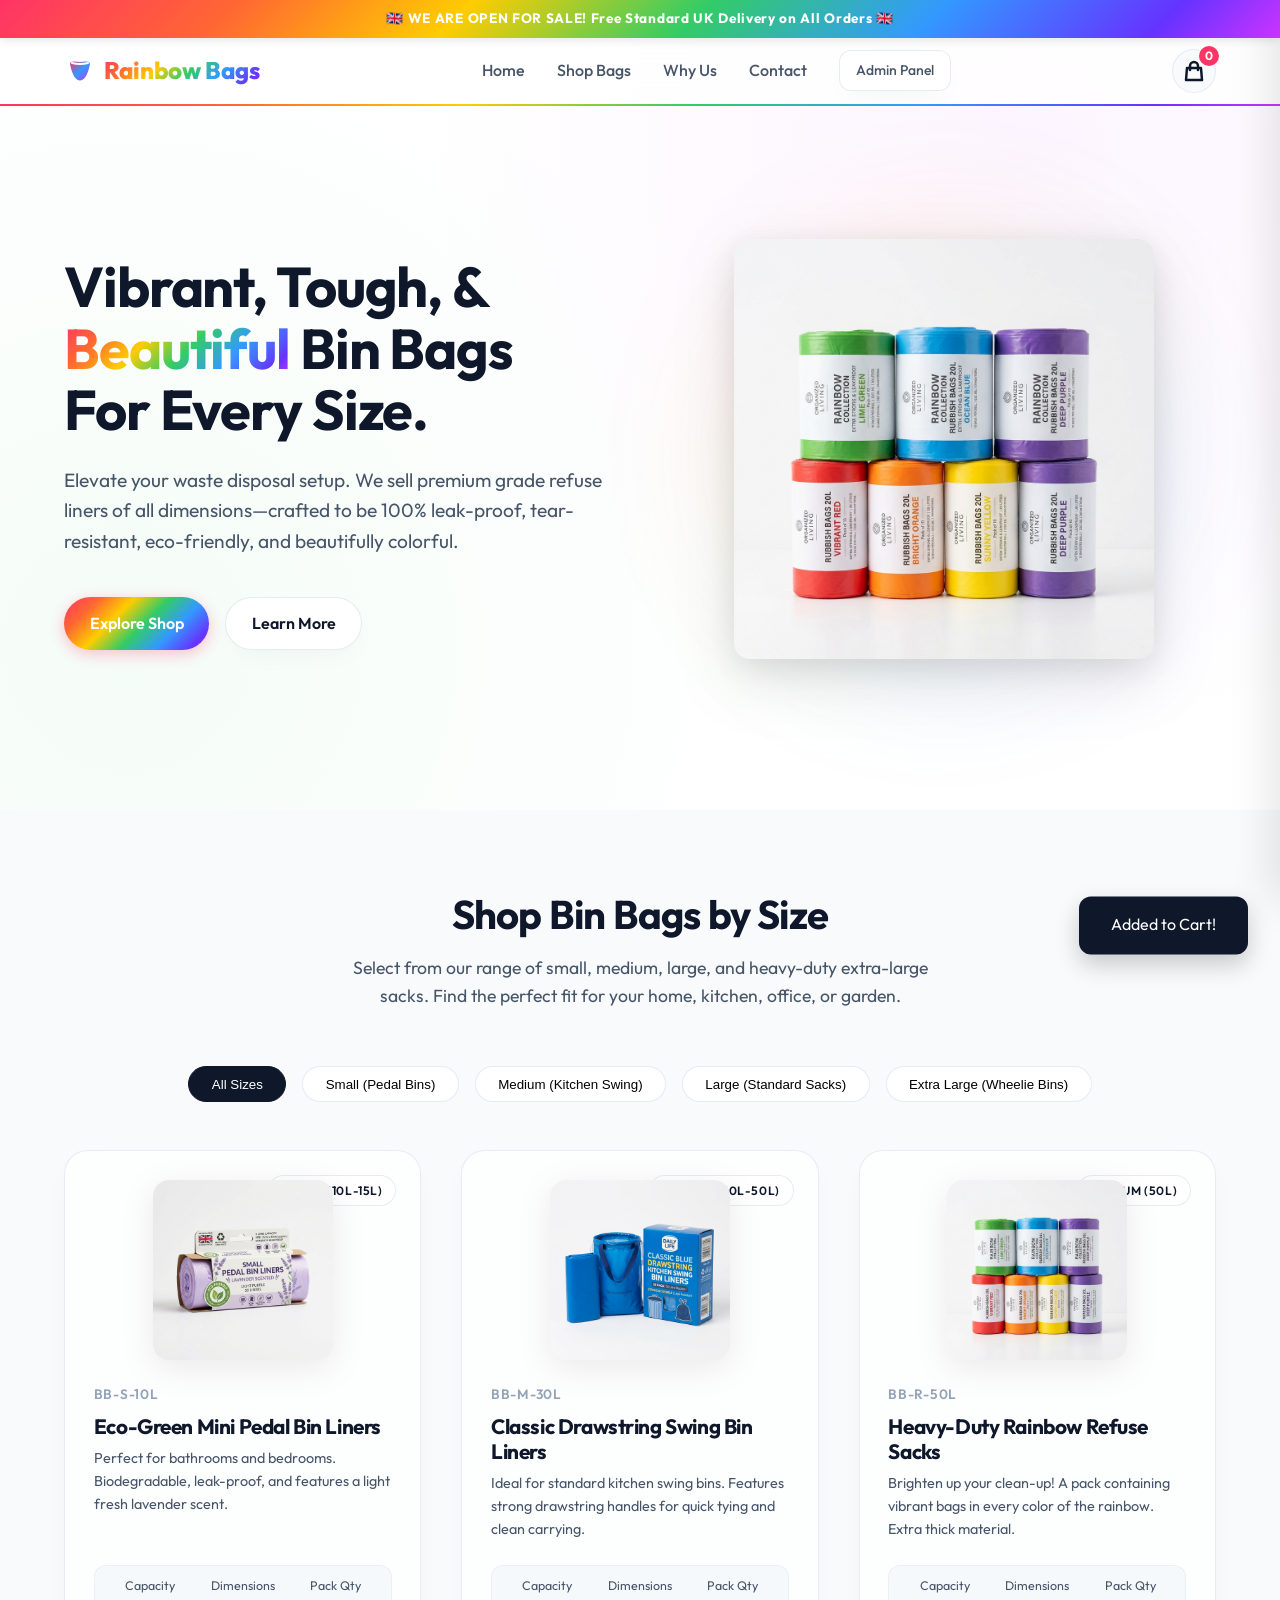
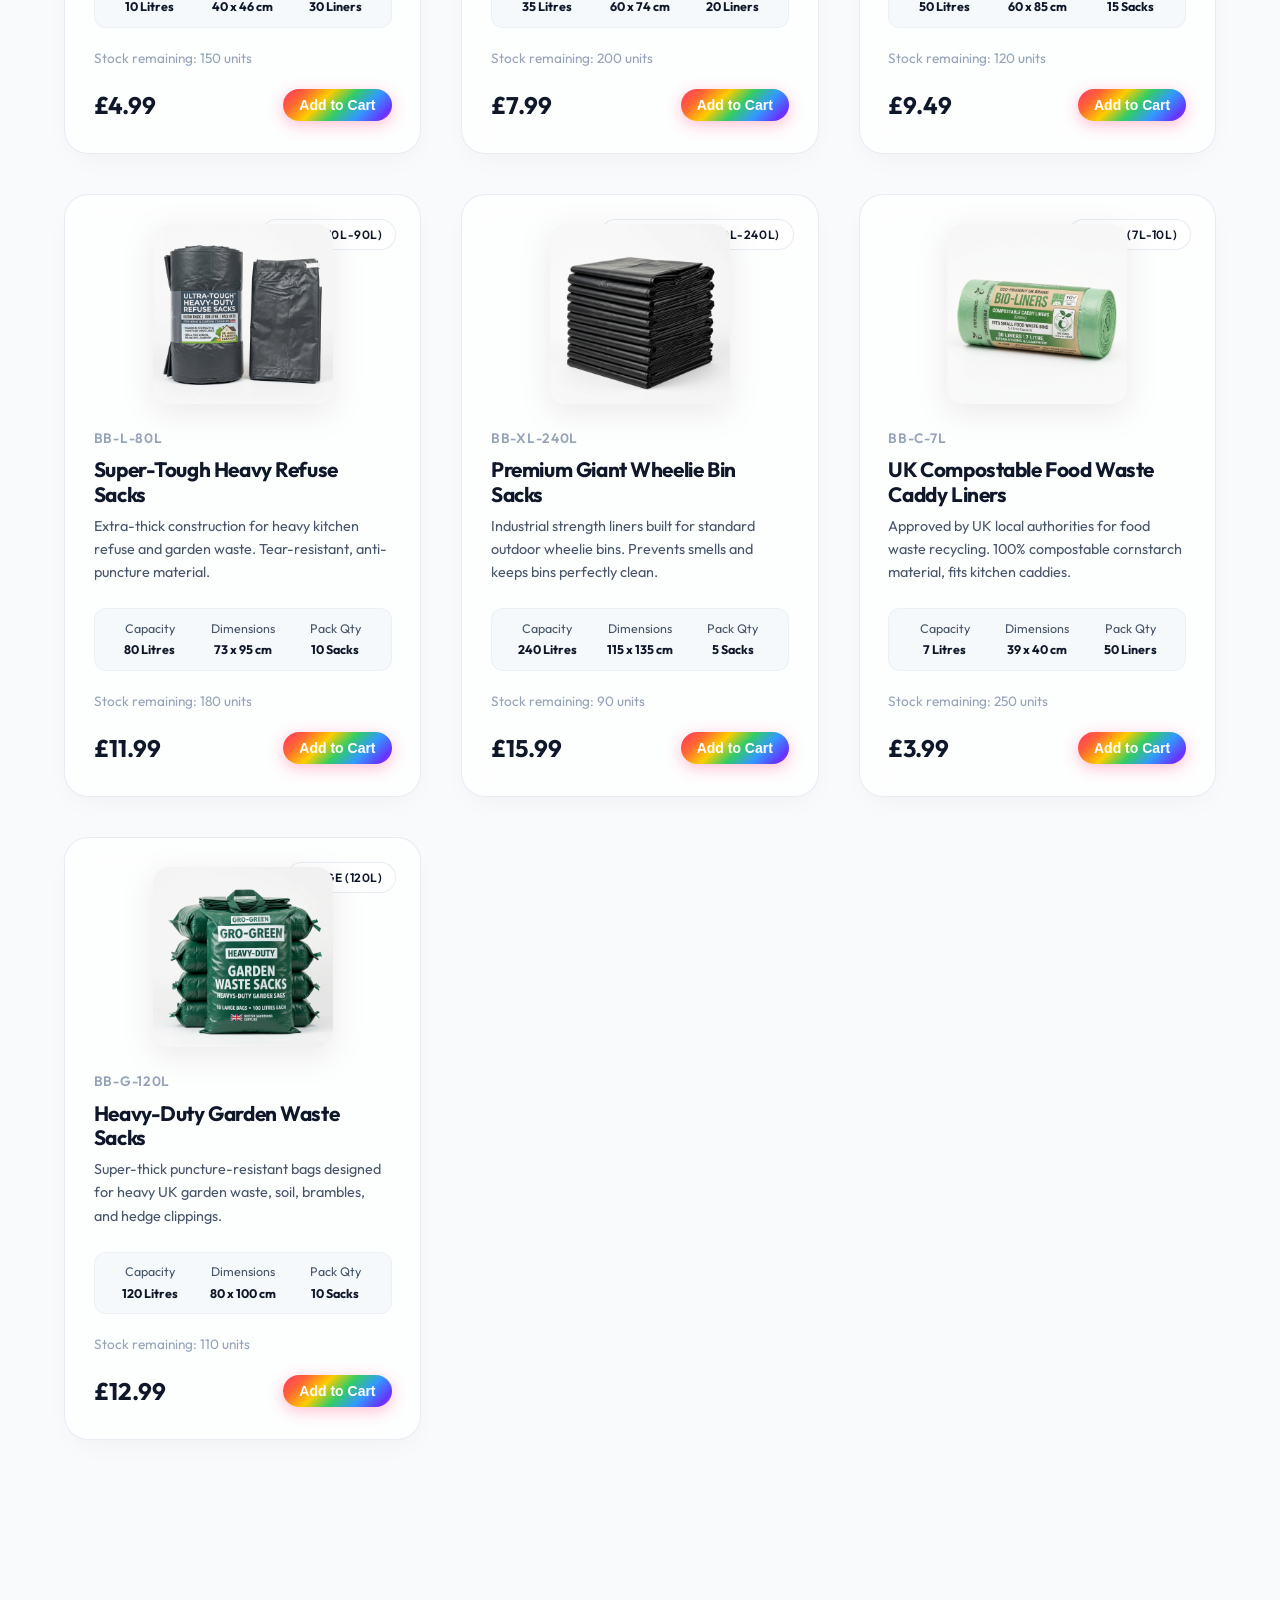
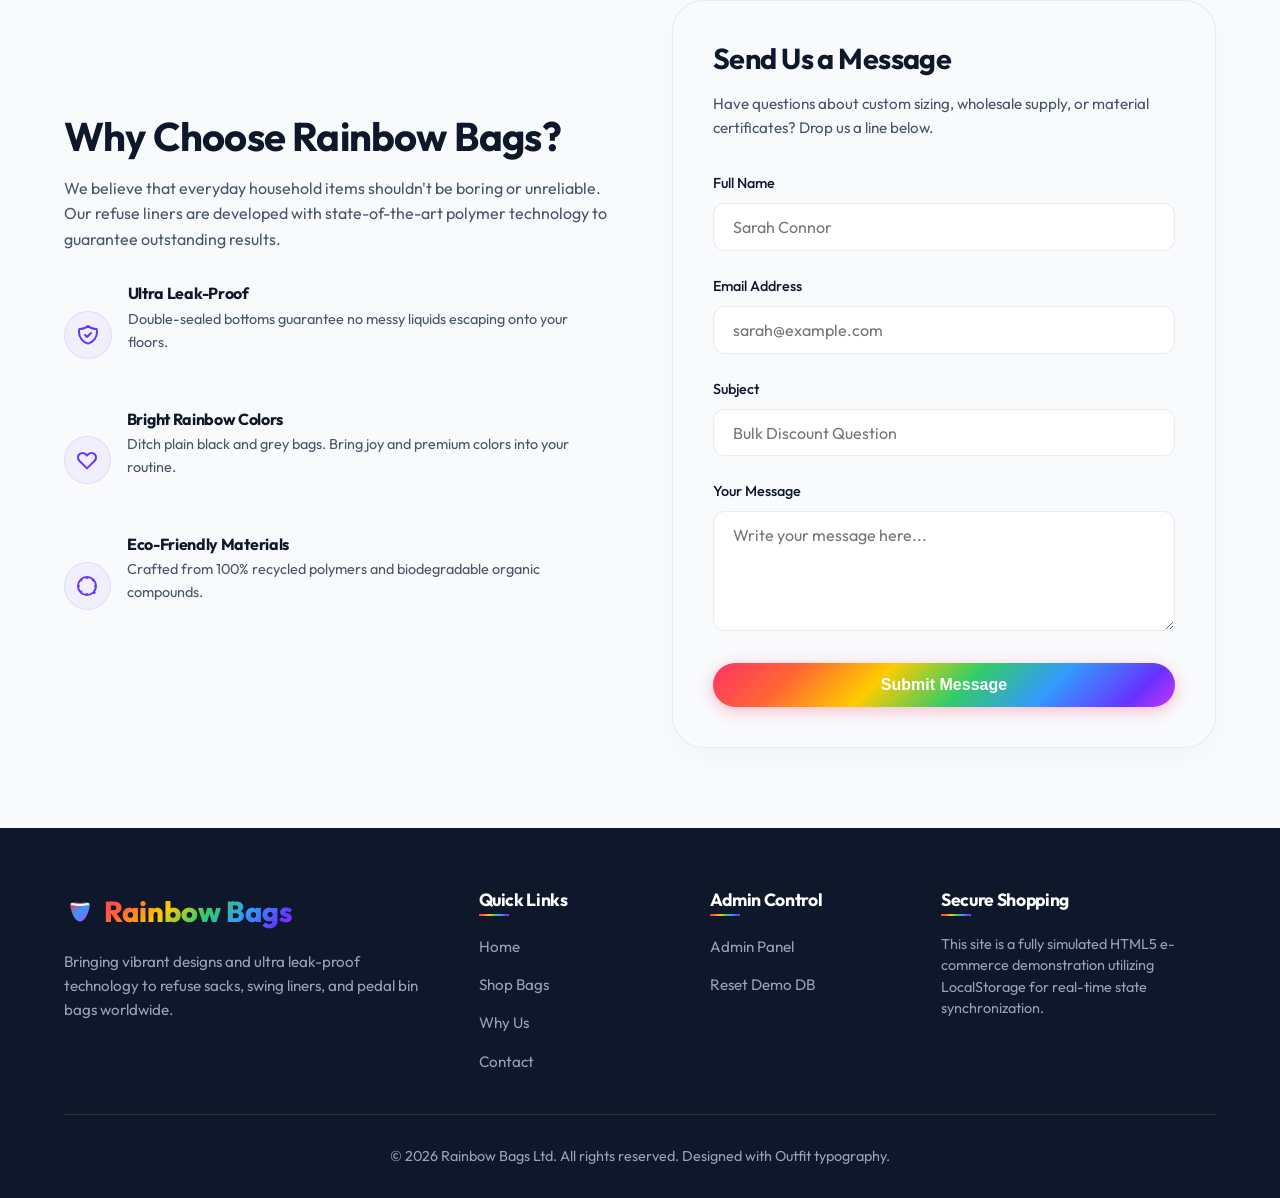
==== index.html @ 69acb52d "Add files via upload" ====
<!DOCTYPE html>
<html lang="en">
<head>
    <meta charset="UTF-8">
    <meta name="viewport" content="width=device-width, initial-scale=1.0">
    <title>Rainbow Bags - Premium Bin Bags of All Sizes</title>
    <meta name="description" content="Shop eco-friendly, strong, and colorful bin bags. Find all sizes from pedal bin liners to standard kitchen swing bags and wheelie bin sacks.">
    <link rel="stylesheet" href="style.css">
    <!-- Include PayPal Smart Payment Buttons JavaScript SDK -->
    <script src="https://www.paypal.com/sdk/js?client-id=sb&currency=GBP"></script>
    <style>
        /* Custom layout adjustments for SPA views */
        #checkout-view, #success-view {
            padding-top: 138px;
            min-height: calc(100vh - 150px);
            display: none;
            background: var(--bg-secondary);
        }
        
        .checkout-flex {
            display: grid;
            grid-template-columns: 1.5fr 1fr;
            gap: 2rem;
            max-width: 1200px;
            margin: 0 auto;
            padding: 2rem 5%;
        }

        @media (max-width: 968px) {
            .checkout-flex {
                grid-template-columns: 1fr;
            }
        }
    </style>
</head>
<body>

    <!-- Announcement Bar -->
    <div class="announcement-bar">🇬🇧 WE ARE OPEN FOR SALE! Free Standard UK Delivery on All Orders 🇬🇧</div>

    <!-- Header / Navbar -->
    <header id="main-header">
        <a href="#" onclick="showView('storefront')" class="logo" id="logo-link">
            <svg viewBox="0 0 32 32" fill="none">
                <path d="M6,10 C10,32 22,32 26,10 C26,7 23,7 16,8 C9,7 6,7 6,10 Z" fill="url(#logo-rainbow-grad)" />
                <path d="M8,9 C16,11 24,9 24,9" stroke="white" stroke-width="2" stroke-linecap="round" />
                <defs>
                    <linearGradient id="logo-rainbow-grad" x1="0%" y1="0%" x2="100%" y2="100%">
                        <stop offset="0%" style="stop-color:#ff3366" />
                        <stop offset="50%" style="stop-color:#3399ff" />
                        <stop offset="100%" style="stop-color:#cc33ff" />
                    </linearGradient>
                </defs>
            </svg>
            <span class="rainbow-text">Rainbow Bags</span>
        </a>
        
        <ul class="nav-links" id="storefront-nav">
            <li><a href="#home" onclick="showView('storefront')">Home</a></li>
            <li><a href="#shop" onclick="showView('storefront')">Shop Bags</a></li>
            <li><a href="#features" onclick="showView('storefront')">Why Us</a></li>
            <li><a href="#contact" onclick="showView('storefront')">Contact</a></li>
            <li><a href="dashboard.html" class="btn btn-white btn-sm" style="border-radius:12px;">Admin Panel</a></li>
        </ul>
        
        <div class="nav-icons">
            <div class="cart-icon-wrapper" id="cart-toggle" role="button" aria-label="Open Shopping Cart" tabindex="0">
                <svg width="24" height="24" fill="none" stroke="currentColor" stroke-width="2.5" viewBox="0 0 24 24">
                    <path d="M16 11V7a4 4 0 00-8 0v4M5 9h14l1 12H4L5 9z" stroke-linecap="round" stroke-linejoin="round"/>
                </svg>
                <span class="cart-badge" id="cart-count">0</span>
            </div>
        </div>
    </header>

    <!-- VIEW 1: STOREFRONT -->
    <div id="storefront-view">
        <!-- Hero Section -->
        <section class="hero" id="home">
            <div class="hero-content">
                <h1>Vibrant, Tough, & <span class="rainbow-text">Beautiful</span> Bin Bags For Every Size.</h1>
                <p>Elevate your waste disposal setup. We sell premium grade refuse liners of all dimensions—crafted to be 100% leak-proof, tear-resistant, eco-friendly, and beautifully colorful.</p>
                <div class="hero-cta">
                    <a href="#shop" class="btn btn-rainbow">Explore Shop</a>
                    <a href="#features" class="btn btn-white">Learn More</a>
                </div>
            </div>
            <div class="hero-image-wrapper">
                <div class="hero-bg-glow"></div>
                <div class="hero-bag-preview" id="hero-bag-container">
                    <!-- Loaded dynamically in app.js -->
                </div>
            </div>
        </section>

        <!-- Product Shop Section -->
        <section class="shop-section" id="shop">
            <div class="section-header">
                <h2>Shop Bin Bags by Size</h2>
                <p>Select from our range of small, medium, large, and heavy-duty extra-large sacks. Find the perfect fit for your home, kitchen, office, or garden.</p>
            </div>

            <!-- Filters -->
            <div class="product-filters">
                <button class="filter-btn active" data-filter="all" id="filter-all">All Sizes</button>
                <button class="filter-btn" data-filter="small" id="filter-small">Small (Pedal Bins)</button>
                <button class="filter-btn" data-filter="medium" id="filter-medium">Medium (Kitchen Swing)</button>
                <button class="filter-btn" data-filter="large" id="filter-large">Large (Standard Sacks)</button>
                <button class="filter-btn" data-filter="xlarge" id="filter-xl">Extra Large (Wheelie Bins)</button>
            </div>

            <!-- Products Grid -->
            <div class="products-grid" id="products-grid">
                <!-- Populated dynamically via app.js -->
            </div>
        </section>

        <!-- Why Choose Us / Features -->
        <section class="contact-section" id="features" style="background: var(--bg-secondary);">
            <div class="contact-info">
                <h2>Why Choose Rainbow Bags?</h2>
                <p>We believe that everyday household items shouldn't be boring or unreliable. Our refuse liners are developed with state-of-the-art polymer technology to guarantee outstanding results.</p>
                <div class="info-cards">
                    <div class="info-card">
                        <div class="info-icon">
                            <svg width="24" height="24" fill="none" stroke="currentColor" stroke-width="2" viewBox="0 0 24 24"><path d="M9 12l2 2 4-4m5.618-4.016A11.955 11.955 0 0112 2.944a11.955 11.955 0 01-8.618 3.04A12.02 12.02 0 003 9c0 5.591 3.824 10.29 9 11.622 5.176-1.332 9-6.03 9-11.622 0-1.042-.133-2.052-.382-3.016z" stroke-linecap="round" stroke-linejoin="round"/></svg>
                        </div>
                        <div>
                            <h4 style="margin-bottom:0.25rem;">Ultra Leak-Proof</h4>
                            <p style="color:var(--text-secondary); font-size:0.9rem;">Double-sealed bottoms guarantee no messy liquids escaping onto your floors.</p>
                        </div>
                    </div>
                    <div class="info-card">
                        <div class="info-icon">
                            <svg width="24" height="24" fill="none" stroke="currentColor" stroke-width="2" viewBox="0 0 24 24"><path d="M4.318 6.318a4.5 4.5 0 000 6.364L12 20.364l7.682-7.682a4.5 4.5 0 00-6.364-6.364L12 7.636l-1.318-1.318a4.5 4.5 0 00-6.364 0z" stroke-linecap="round" stroke-linejoin="round"/></svg>
                        </div>
                        <div>
                            <h4 style="margin-bottom:0.25rem;">Bright Rainbow Colors</h4>
                            <p style="color:var(--text-secondary); font-size:0.9rem;">Ditch plain black and grey bags. Bring joy and premium colors into your routine.</p>
                        </div>
                    </div>
                    <div class="info-card">
                        <div class="info-icon">
                            <svg width="24" height="24" fill="none" stroke="currentColor" stroke-width="2" viewBox="0 0 24 24"><path d="M12 3v1m0 16v1m9-9h-1M4 12H3m15.364-6.364l-.707.707M6.343 17.657l-.707.707m0-12.728l.707.707m12.728 12.728l.707-.707M21 12a9 9 0 11-18 0 9 9 0 0118 0z" stroke-linecap="round" stroke-linejoin="round"/></svg>
                        </div>
                        <div>
                            <h4 style="margin-bottom:0.25rem;">Eco-Friendly Materials</h4>
                            <p style="color:var(--text-secondary); font-size:0.9rem;">Crafted from 100% recycled polymers and biodegradable organic compounds.</p>
                        </div>
                    </div>
                </div>
            </div>
            
            <div class="contact-form" id="contact">
                <h3 style="font-size:1.8rem; margin-bottom:1rem;">Send Us a Message</h3>
                <p style="color:var(--text-secondary); margin-bottom:2rem; font-size:0.95rem;">Have questions about custom sizing, wholesale supply, or material certificates? Drop us a line below.</p>
                
                <form id="contactForm">
                    <div class="form-group">
                        <label for="contact-name" class="form-label">Full Name</label>
                        <input type="text" name="name" id="contact-name" class="form-control" placeholder="Sarah Connor" required>
                    </div>
                    <div class="form-group">
                        <label for="contact-email" class="form-label">Email Address</label>
                        <input type="email" name="email" id="contact-email" class="form-control" placeholder="sarah@example.com" required>
                    </div>
                    <div class="form-group">
                        <label for="contact-subject" class="form-label">Subject</label>
                        <input type="text" name="subject" id="contact-subject" class="form-control" placeholder="Bulk Discount Question" required>
                    </div>
                    <div class="form-group">
                        <label for="contact-message" class="form-label">Your Message</label>
                        <textarea name="message" id="contact-message" class="form-control" placeholder="Write your message here..." required></textarea>
                    </div>
                    <button type="submit" class="btn btn-rainbow" style="width:100%;">Submit Message</button>
                </form>
            </div>
        </section>
    </div>

    <!-- VIEW 2: CHECKOUT -->
    <div id="checkout-view">
        <div class="checkout-flex">
            <!-- Checkout Form Card -->
            <div class="checkout-card">
                <h2 class="checkout-title">Express Secure Checkout</h2>
                <p style="color:var(--text-secondary); font-size:0.95rem; margin-bottom:2rem;">
                    Complete your purchase securely using PayPal. All major credit and debit cards are supported. Payer info and delivery address will be captured from your PayPal payment profile automatically.
                </p>

                <!-- PayPal Button Container -->
                <div id="paypal-button-container" style="min-height: 150px; z-index: 10;"></div>
                
                <div style="margin-top: 2rem; display: flex; gap: 1rem;">
                    <button type="button" onclick="showView('storefront')" class="btn btn-white" style="width: 100%;">
                        <svg width="18" height="18" fill="none" stroke="currentColor" stroke-width="2.5" viewBox="0 0 24 24" style="vertical-align:middle; margin-right:4px;"><path d="M10 19l-7-7m0 0l7-7m-7 7h18" stroke-linecap="round" stroke-linejoin="round"/></svg>
                        Back to Shop
                    </button>
                </div>
            </div>

            <!-- Order Summary Card -->
            <div class="checkout-card" style="height: fit-content;">
                <h2 class="checkout-title" style="font-size: 1.5rem;">Order Summary</h2>
                <div id="checkout-items-list" style="max-height: 250px; overflow-y: auto; margin-bottom: 1.5rem;">
                    <!-- Populated dynamically via app.js -->
                </div>
                
                <div style="display:flex; justify-content:space-between; font-weight:500; margin-bottom:1rem; padding-bottom:1rem; border-bottom:1px solid var(--border-color);">
                    <span>Subtotal</span>
                    <strong>£<span id="checkout-subtotal-val">0.00</span></strong>
                </div>
                <div style="display:flex; justify-content:space-between; font-weight:500; margin-bottom:1.5rem; padding-bottom:1rem; border-bottom:1px solid var(--border-color);">
                    <span>Shipping</span>
                    <span style="color:var(--rainbow-green); font-weight:600;">FREE</span>
                </div>
                
                <div style="display:flex; justify-content:space-between; font-size:1.4rem; font-weight:700;">
                    <span>Total Amount</span>
                    <span class="rainbow-text">£<span id="checkout-total-val">0.00</span></span>
                </div>
            </div>
        </div>
    </div>

    <!-- VIEW 3: SUCCESS -->
    <div id="success-view">
        <div class="success-container">
            <div class="success-icon-wrapper">
                <svg width="40" height="40" fill="none" stroke="currentColor" stroke-width="3" viewBox="0 0 24 24"><path d="M5 13l4 4L19 7" stroke-linecap="round" stroke-linejoin="round"/></svg>
            </div>
            
            <h1>Thank you for your order!</h1>
            <p>Your simulated payment has been successfully processed. The order details have been recorded in the system logs and updated in the admin panel inventory database.</p>
            
            <!-- Summary Details Card -->
            <div class="checkout-card" style="text-align: left; margin-bottom: 2rem;">
                <h3 style="font-size:1.3rem; margin-bottom:1.5rem; border-bottom: 1px solid var(--border-color); padding-bottom: 0.5rem;">Order Confirmation Details</h3>
                
                <div style="display:grid; grid-template-columns:1fr 1fr; gap:1rem; font-size:0.95rem; margin-bottom:1.5rem;" id="success-summary-info">
                    <!-- Populated dynamically via app.js -->
                </div>

                <h4 style="font-weight:600; margin-bottom: 1rem; border-top:1px solid var(--border-color); padding-top: 1rem;">Items Ordered</h4>
                <div id="success-summary-items" style="display:flex; flex-direction:column; gap:0.5rem; margin-bottom: 1.5rem;">
                    <!-- Populated dynamically via app.js -->
                </div>

                <div style="display:flex; justify-content:space-between; font-size:1.2rem; font-weight:700; border-top:1px solid var(--border-color); padding-top:1rem;">
                    <span>Total Paid</span>
                    <span class="rainbow-text">£<span id="success-total-val">0.00</span></span>
                </div>
            </div>

            <button onclick="showView('storefront')" class="btn btn-rainbow">Back to Homepage</button>
        </div>
    </div>

    <!-- Shopping Cart Drawer (Sidebar panel) -->
    <div class="cart-overlay" id="cart-overlay"></div>
    <div class="cart-drawer" id="cart-drawer">
        <div class="cart-header">
            <h3 style="font-size: 1.25rem;">Shopping Cart</h3>
            <button class="cart-close" id="cart-close" aria-label="Close Shopping Cart">&times;</button>
        </div>
        
        <div class="cart-items" id="cart-items">
            <!-- Loaded dynamically in app.js -->
        </div>
        
        <div class="cart-footer">
            <div class="cart-subtotal">
                <span>Subtotal</span>
                <span>£<span id="cart-subtotal-val">0.00</span></span>
            </div>
            <button class="btn btn-rainbow" id="cart-checkout-btn" style="width: 100%;">Proceed to Checkout</button>
        </div>
    </div>

    <!-- Toast Notification container -->
    <div class="toast" id="toast">Added to Cart!</div>

    <!-- Footer Section -->
    <footer>
        <div class="footer-grid">
            <div>
                <a href="#" onclick="showView('storefront')" class="footer-logo">
                    <svg viewBox="0 0 32 32" fill="none" style="width: 32px; height: 32px;">
                        <path d="M6,10 C10,32 22,32 26,10 C26,7 23,7 16,8 C9,7 6,7 6,10 Z" fill="url(#footer-logo-rainbow)" />
                        <path d="M8,9 C16,11 24,9 24,9" stroke="white" stroke-width="2" stroke-linecap="round" />
                        <defs>
                            <linearGradient id="footer-logo-rainbow" x1="0%" y1="0%" x2="100%" y2="100%">
                                <stop offset="0%" style="stop-color:#ff3366" />
                                <stop offset="50%" style="stop-color:#3399ff" />
                                <stop offset="100%" style="stop-color:#cc33ff" />
                            </linearGradient>
                        </defs>
                    </svg>
                    <span class="rainbow-text">Rainbow Bags</span>
                </a>
                <p class="footer-description">Bringing vibrant designs and ultra leak-proof technology to refuse sacks, swing liners, and pedal bin bags worldwide.</p>
            </div>
            <div class="footer-links">
                <h4>Quick Links</h4>
                <ul>
                    <li><a href="#home" onclick="showView('storefront')">Home</a></li>
                    <li><a href="#shop" onclick="showView('storefront')">Shop Bags</a></li>
                    <li><a href="#features" onclick="showView('storefront')">Why Us</a></li>
                    <li><a href="#contact" onclick="showView('storefront')">Contact</a></li>
                </ul>
            </div>
            <div class="footer-links">
                <h4>Admin Control</h4>
                <ul>
                    <li><a href="dashboard.html">Admin Panel</a></li>
                    <li><a href="#" onclick="resetDatabaseDemo()">Reset Demo DB</a></li>
                </ul>
            </div>
            <div class="footer-links">
                <h4>Secure Shopping</h4>
                <p style="color:var(--text-muted); font-size:0.9rem; line-height: 1.5;">This site is a fully simulated HTML5 e-commerce demonstration utilizing LocalStorage for real-time state synchronization.</p>
            </div>
        </div>
        <div class="footer-bottom">
            &copy; 2026 Rainbow Bags Ltd. All rights reserved. Designed with Outfit typography.
        </div>
    </footer>

    <script src="app.js"></script>
</body>
</html>
---- style.css ----
/* style.css - Premium Rainbow & White Design System */
@import url('https://fonts.googleapis.com/css2?family=Outfit:wght@300;400;500;600;700;800&display=swap');

:root {
    --bg-primary: #ffffff;
    --bg-secondary: #f8fafc;
    --bg-card: rgba(255, 255, 255, 0.75);
    --border-color: rgba(226, 232, 240, 0.8);
    --text-primary: #0f172a;
    --text-secondary: #475569;
    --text-muted: #94a3b8;
    
    /* Vibrant Premium Rainbow Accents */
    --rainbow-red: #ff3366;
    --rainbow-orange: #ff6633;
    --rainbow-yellow: #ffcc00;
    --rainbow-green: #33cc66;
    --rainbow-blue: #3399ff;
    --rainbow-indigo: #6633ff;
    --rainbow-violet: #cc33ff;
    
    --rainbow-gradient: linear-gradient(135deg, 
        var(--rainbow-red) 0%, 
        var(--rainbow-orange) 18%, 
        var(--rainbow-yellow) 36%, 
        var(--rainbow-green) 54%, 
        var(--rainbow-blue) 72%, 
        var(--rainbow-indigo) 90%, 
        var(--rainbow-violet) 100%
    );
    
    --rainbow-gradient-hover: linear-gradient(135deg, 
        var(--rainbow-violet) 0%, 
        var(--rainbow-indigo) 18%, 
        var(--rainbow-blue) 36%, 
        var(--rainbow-green) 54%, 
        var(--rainbow-yellow) 72%, 
        var(--rainbow-orange) 90%, 
        var(--rainbow-red) 100%
    );

    --rainbow-glow: 0 8px 32px rgba(99, 102, 241, 0.15);
    --card-shadow: 0 10px 30px -10px rgba(0, 0, 0, 0.05);
    --glass-blur: blur(12px);
    --transition: all 0.3s cubic-bezier(0.4, 0, 0.2, 1);
}

* {
    margin: 0;
    padding: 0;
    box-sizing: border-box;
}

body {
    font-family: 'Outfit', sans-serif;
    background-color: var(--bg-primary);
    color: var(--text-primary);
    line-height: 1.6;
    overflow-x: hidden;
}

/* Scrollbar customization */
::-webkit-scrollbar {
    width: 8px;
    height: 8px;
}
::-webkit-scrollbar-track {
    background: var(--bg-secondary);
}
::-webkit-scrollbar-thumb {
    background: var(--text-muted);
    border-radius: 4px;
}
::-webkit-scrollbar-thumb:hover {
    background: var(--text-secondary);
}

/* Typography & General Utilities */
h1, h2, h3, h4, h5, h6 {
    font-weight: 700;
    letter-spacing: -0.02em;
    line-height: 1.2;
}

.rainbow-text {
    background: var(--rainbow-gradient);
    -webkit-background-clip: text;
    -webkit-text-fill-color: transparent;
    display: inline-block;
}

.btn {
    display: inline-flex;
    align-items: center;
    justify-content: center;
    padding: 0.8rem 1.6rem;
    font-size: 1rem;
    font-weight: 600;
    border-radius: 9999px;
    border: none;
    cursor: pointer;
    transition: var(--transition);
    text-decoration: none;
    gap: 0.5rem;
}

.btn-rainbow {
    background: var(--rainbow-gradient);
    color: #ffffff;
    box-shadow: 0 4px 15px rgba(255, 51, 102, 0.3);
}

.btn-rainbow:hover {
    background: var(--rainbow-gradient-hover);
    transform: translateY(-2px);
    box-shadow: 0 8px 25px rgba(255, 51, 102, 0.5);
}

.btn-white {
    background: #ffffff;
    color: var(--text-primary);
    border: 1px solid var(--border-color);
    box-shadow: var(--card-shadow);
}

.btn-white:hover {
    background: var(--bg-secondary);
    border-color: var(--text-muted);
    transform: translateY(-2px);
}

.btn-sm {
    padding: 0.5rem 1rem;
    font-size: 0.875rem;
}

/* Header & Navigation */
header {
    position: fixed;
    top: 0;
    left: 0;
    right: 0;
    height: 70px;
    background: rgba(255, 255, 255, 0.8);
    backdrop-filter: var(--glass-blur);
    -webkit-backdrop-filter: var(--glass-blur);
    border-bottom: 1px solid var(--border-color);
    z-index: 100;
    display: flex;
    align-items: center;
    justify-content: space-between;
    padding: 0 5%;
    transition: var(--transition);
}

header::after {
    content: '';
    position: absolute;
    bottom: -1px;
    left: 0;
    width: 100%;
    height: 2px;
    background: var(--rainbow-gradient);
}

.logo {
    display: flex;
    align-items: center;
    gap: 0.5rem;
    font-size: 1.5rem;
    font-weight: 800;
    text-decoration: none;
    color: var(--text-primary);
}

.logo svg {
    width: 32px;
    height: 32px;
}

.nav-links {
    display: flex;
    gap: 2rem;
    list-style: none;
    align-items: center;
}

.nav-links a {
    text-decoration: none;
    color: var(--text-secondary);
    font-weight: 500;
    transition: var(--transition);
}

.nav-links a:hover {
    color: var(--text-primary);
}

.nav-icons {
    display: flex;
    align-items: center;
    gap: 1.5rem;
}

.cart-icon-wrapper {
    position: relative;
    cursor: pointer;
    background: var(--bg-secondary);
    width: 44px;
    height: 44px;
    border-radius: 50%;
    display: flex;
    align-items: center;
    justify-content: center;
    transition: var(--transition);
    border: 1px solid var(--border-color);
}

.cart-icon-wrapper:hover {
    border-color: var(--rainbow-indigo);
    box-shadow: 0 0 10px rgba(102, 51, 255, 0.2);
}

.cart-badge {
    position: absolute;
    top: -4px;
    right: -4px;
    background: var(--rainbow-red);
    color: #ffffff;
    font-size: 0.75rem;
    font-weight: 700;
    width: 20px;
    height: 20px;
    border-radius: 50%;
    display: flex;
    align-items: center;
    justify-content: center;
}

/* Hero Section */
.hero {
    min-height: 90vh;
    padding: 120px 5% 60px 5%;
    background: radial-gradient(circle at 80% 20%, rgba(204, 51, 255, 0.05) 0%, transparent 50%),
                radial-gradient(circle at 10% 80%, rgba(51, 204, 102, 0.05) 0%, transparent 50%);
    display: grid;
    grid-template-columns: 1fr 1fr;
    gap: 4rem;
    align-items: center;
}

.hero-content h1 {
    font-size: 3.5rem;
    line-height: 1.1;
    margin-bottom: 1.5rem;
}

.hero-content p {
    font-size: 1.2rem;
    color: var(--text-secondary);
    margin-bottom: 2.5rem;
    max-width: 600px;
}

.hero-cta {
    display: flex;
    gap: 1rem;
}

.hero-image-wrapper {
    position: relative;
    display: flex;
    justify-content: center;
    align-items: center;
}

.hero-bg-glow {
    position: absolute;
    width: 400px;
    height: 400px;
    background: var(--rainbow-gradient);
    border-radius: 50%;
    filter: blur(80px);
    opacity: 0.15;
    z-index: 1;
    animation: rotateGlow 20s linear infinite;
}

.hero-bag-preview {
    position: relative;
    z-index: 2;
    width: 100%;
    max-width: 420px;
    filter: drop-shadow(0 20px 30px rgba(0,0,0,0.1));
    animation: float 6s ease-in-out infinite;
}

/* Shop Section */
.shop-section {
    padding: 80px 5%;
    background: var(--bg-secondary);
}

.section-header {
    text-align: center;
    margin-bottom: 3.5rem;
}

.section-header h2 {
    font-size: 2.5rem;
    margin-bottom: 1rem;
}

.section-header p {
    color: var(--text-secondary);
    font-size: 1.1rem;
    max-width: 600px;
    margin: 0 auto;
}

.product-filters {
    display: flex;
    justify-content: center;
    gap: 1rem;
    margin-bottom: 3rem;
    flex-wrap: wrap;
}

.filter-btn {
    padding: 0.6rem 1.4rem;
    border-radius: 9999px;
    border: 1px solid var(--border-color);
    background: #ffffff;
    font-weight: 500;
    cursor: pointer;
    transition: var(--transition);
}

.filter-btn:hover, .filter-btn.active {
    background: var(--text-primary);
    color: #ffffff;
    border-color: var(--text-primary);
}

.products-grid {
    display: grid;
    grid-template-columns: repeat(auto-fill, minmax(280px, 1fr));
    gap: 2.5rem;
}

.product-card {
    background: var(--bg-card);
    border-radius: 24px;
    border: 1px solid var(--border-color);
    padding: 1.8rem;
    display: flex;
    flex-direction: column;
    position: relative;
    transition: var(--transition);
    overflow: hidden;
    backdrop-filter: var(--glass-blur);
    -webkit-backdrop-filter: var(--glass-blur);
    box-shadow: var(--card-shadow);
}

.product-card::before {
    content: '';
    position: absolute;
    top: 0;
    left: 0;
    width: 100%;
    height: 4px;
    background: var(--rainbow-gradient);
    opacity: 0;
    transition: var(--transition);
}

.product-card:hover {
    transform: translateY(-8px);
    box-shadow: var(--rainbow-glow);
    border-color: rgba(99, 102, 241, 0.3);
}

.product-card:hover::before {
    opacity: 1;
}

.product-badge {
    position: absolute;
    top: 1.5rem;
    right: 1.5rem;
    background: rgba(255,255,255,0.9);
    padding: 0.3rem 0.8rem;
    border-radius: 9999px;
    font-size: 0.75rem;
    font-weight: 600;
    border: 1px solid var(--border-color);
    text-transform: uppercase;
    letter-spacing: 0.05em;
}

.product-image {
    height: 180px;
    display: flex;
    align-items: center;
    justify-content: center;
    margin-bottom: 1.5rem;
    position: relative;
}

/* Beautiful SVG representations of bin bags */
.bag-illustration {
    width: 120px;
    height: 150px;
    filter: drop-shadow(0 10px 15px rgba(0,0,0,0.1));
    transition: var(--transition);
}

.product-card:hover .bag-illustration {
    transform: scale(1.1) rotate(2deg);
}

/* realistic product photos of UK bin bags */
.bag-image {
    max-width: 100%;
    max-height: 100%;
    object-fit: contain;
    border-radius: 16px;
    filter: drop-shadow(0 8px 16px rgba(0,0,0,0.08));
    transition: var(--transition);
}

.product-card:hover .bag-image {
    transform: scale(1.06) rotate(2deg);
}

.product-size {
    font-size: 0.85rem;
    color: var(--text-muted);
    font-weight: 600;
    text-transform: uppercase;
    margin-bottom: 0.5rem;
    letter-spacing: 0.05em;
}

.product-name {
    font-size: 1.3rem;
    margin-bottom: 0.5rem;
    color: var(--text-primary);
}

.product-description {
    font-size: 0.9rem;
    color: var(--text-secondary);
    margin-bottom: 1.5rem;
    flex-grow: 1;
}

.product-footer {
    display: flex;
    justify-content: space-between;
    align-items: center;
    margin-top: auto;
}

.product-price {
    font-size: 1.5rem;
    font-weight: 700;
    color: var(--text-primary);
}

/* Shopping Cart Drawer */
.cart-drawer {
    position: fixed;
    top: 0;
    right: -420px;
    width: 420px;
    height: 100%;
    background: rgba(255, 255, 255, 0.95);
    backdrop-filter: var(--glass-blur);
    -webkit-backdrop-filter: var(--glass-blur);
    box-shadow: -10px 0 40px rgba(0, 0, 0, 0.1);
    z-index: 1000;
    transition: cubic-bezier(0.4, 0, 0.2, 1) 0.4s;
    display: flex;
    flex-direction: column;
    border-left: 1px solid var(--border-color);
}

.cart-drawer.active {
    right: 0;
}

.cart-header {
    padding: 1.5rem;
    border-bottom: 1px solid var(--border-color);
    display: flex;
    justify-content: space-between;
    align-items: center;
}

.cart-close {
    background: none;
    border: none;
    cursor: pointer;
    font-size: 1.5rem;
    color: var(--text-secondary);
    display: flex;
    align-items: center;
    justify-content: center;
    width: 36px;
    height: 36px;
    border-radius: 50%;
    transition: var(--transition);
}

.cart-close:hover {
    background: var(--bg-secondary);
    color: var(--text-primary);
}

.cart-items {
    flex-grow: 1;
    overflow-y: auto;
    padding: 1.5rem;
    display: flex;
    flex-direction: column;
    gap: 1.5rem;
}

.cart-item {
    display: flex;
    gap: 1rem;
    align-items: center;
    border-bottom: 1px solid var(--border-color);
    padding-bottom: 1.5rem;
}

.cart-item-img {
    width: 60px;
    height: 60px;
    background: var(--bg-secondary);
    border-radius: 12px;
    display: flex;
    align-items: center;
    justify-content: center;
}

.cart-item-details {
    flex-grow: 1;
}

.cart-item-name {
    font-size: 1rem;
    font-weight: 600;
    margin-bottom: 0.25rem;
}

.cart-item-size {
    font-size: 0.8rem;
    color: var(--text-muted);
}

.cart-item-price {
    font-weight: 700;
    margin-top: 0.25rem;
}

.cart-item-qty {
    display: flex;
    align-items: center;
    gap: 0.5rem;
}

.qty-btn {
    border: 1px solid var(--border-color);
    background: #ffffff;
    width: 28px;
    height: 28px;
    border-radius: 50%;
    cursor: pointer;
    display: flex;
    align-items: center;
    justify-content: center;
    font-size: 0.9rem;
    transition: var(--transition);
}

.qty-btn:hover {
    background: var(--text-primary);
    color: #ffffff;
}

.qty-val {
    font-weight: 600;
    width: 24px;
    text-align: center;
}

.cart-item-remove {
    background: none;
    border: none;
    cursor: pointer;
    color: var(--text-muted);
    transition: var(--transition);
}

.cart-item-remove:hover {
    color: var(--rainbow-red);
}

.cart-footer {
    padding: 1.5rem;
    border-top: 1px solid var(--border-color);
    background: var(--bg-secondary);
}

.cart-subtotal {
    display: flex;
    justify-content: space-between;
    font-size: 1.2rem;
    font-weight: 700;
    margin-bottom: 1.5rem;
}

.cart-overlay {
    position: fixed;
    top: 0;
    left: 0;
    width: 100vw;
    height: 100vh;
    background: rgba(0,0,0,0.3);
    backdrop-filter: blur(4px);
    z-index: 999;
    display: none;
}

.cart-overlay.active {
    display: block;
}

/* Contact / Support Section */
.contact-section {
    padding: 80px 5%;
    background: #ffffff;
    display: grid;
    grid-template-columns: 1fr 1fr;
    gap: 4rem;
    align-items: center;
}

.contact-info h2 {
    font-size: 2.5rem;
    margin-bottom: 1rem;
}

.contact-info p {
    color: var(--text-secondary);
    margin-bottom: 2rem;
}

.info-cards {
    display: grid;
    gap: 1.5rem;
}

.info-card {
    display: flex;
    gap: 1rem;
    align-items: center;
}

.info-icon {
    width: 48px;
    height: 48px;
    border-radius: 50%;
    background: rgba(102, 51, 255, 0.05);
    display: flex;
    align-items: center;
    justify-content: center;
    color: var(--rainbow-indigo);
    border: 1px solid rgba(102, 51, 255, 0.1);
}

.contact-form {
    background: var(--bg-secondary);
    padding: 2.5rem;
    border-radius: 32px;
    border: 1px solid var(--border-color);
    box-shadow: var(--card-shadow);
}

.form-group {
    margin-bottom: 1.5rem;
}

.form-label {
    display: block;
    margin-bottom: 0.5rem;
    font-weight: 500;
    font-size: 0.9rem;
}

.form-control {
    width: 100%;
    padding: 0.8rem 1.2rem;
    border-radius: 12px;
    border: 1px solid var(--border-color);
    background: #ffffff;
    font-family: inherit;
    font-size: 1rem;
    transition: var(--transition);
}

.form-control:focus {
    outline: none;
    border-color: var(--rainbow-indigo);
    box-shadow: 0 0 10px rgba(102, 51, 255, 0.1);
}

textarea.form-control {
    min-height: 120px;
    resize: vertical;
}

.toast {
    position: fixed;
    bottom: 2rem;
    right: 2rem;
    background: #0f172a;
    color: #ffffff;
    padding: 1rem 2rem;
    border-radius: 12px;
    box-shadow: 0 10px 25px rgba(0,0,0,0.2);
    z-index: 10000;
    transform: translateY(150%);
    transition: var(--transition);
}

.toast.show {
    transform: translateY(0);
}

/* Footer Section */
footer {
    background: var(--text-primary);
    color: #ffffff;
    padding: 60px 5% 30px 5%;
}

.footer-grid {
    display: grid;
    grid-template-columns: 2fr 1fr 1fr 1.5fr;
    gap: 3rem;
    margin-bottom: 40px;
}

.footer-logo {
    color: #ffffff;
    font-size: 1.8rem;
    font-weight: 800;
    text-decoration: none;
    display: flex;
    align-items: center;
    gap: 0.5rem;
    margin-bottom: 1rem;
}

.footer-description {
    color: var(--text-muted);
    font-size: 0.95rem;
}

.footer-links h4 {
    margin-bottom: 1.5rem;
    font-size: 1.1rem;
    position: relative;
    display: inline-block;
}

.footer-links h4::after {
    content: '';
    position: absolute;
    left: 0;
    bottom: -6px;
    width: 30px;
    height: 2px;
    background: var(--rainbow-gradient);
}

.footer-links ul {
    list-style: none;
    display: flex;
    flex-direction: column;
    gap: 0.8rem;
}

.footer-links a {
    text-decoration: none;
    color: var(--text-muted);
    font-size: 0.95rem;
    transition: var(--transition);
}

.footer-links a:hover {
    color: #ffffff;
    padding-left: 5px;
}

.footer-bottom {
    border-top: 1px solid rgba(255,255,255,0.1);
    padding-top: 30px;
    text-align: center;
    font-size: 0.9rem;
    color: var(--text-muted);
}

/* Checkout Page Specific Styles */
.checkout-container {
    max-width: 1200px;
    margin: 120px auto 60px auto;
    padding: 0 5%;
    display: grid;
    grid-template-columns: 1.5fr 1fr;
    gap: 3rem;
}

.checkout-card {
    background: #ffffff;
    border-radius: 24px;
    border: 1px solid var(--border-color);
    padding: 2.5rem;
    box-shadow: var(--card-shadow);
}

.checkout-title {
    font-size: 2rem;
    margin-bottom: 2rem;
    border-bottom: 2px solid var(--bg-secondary);
    padding-bottom: 1rem;
}

.checkout-summary-item {
    display: flex;
    justify-content: space-between;
    align-items: center;
    border-bottom: 1px solid var(--bg-secondary);
    padding: 1rem 0;
}

.checkout-summary-item:last-child {
    border-bottom: none;
}

.checkout-paypal-container {
    margin-top: 2rem;
}

/* Admin Dashboard Specific Styles */
.admin-container {
    max-width: 1400px;
    margin: 100px auto 60px auto;
    padding: 0 5%;
    display: grid;
    grid-template-columns: 240px 1fr;
    gap: 2.5rem;
}

.admin-sidebar {
    background: #ffffff;
    border: 1px solid var(--border-color);
    border-radius: 24px;
    padding: 1.5rem;
    height: fit-content;
    box-shadow: var(--card-shadow);
}

.admin-nav {
    display: flex;
    flex-direction: column;
    gap: 0.5rem;
}

.admin-nav-item {
    display: flex;
    align-items: center;
    gap: 0.75rem;
    padding: 0.8rem 1.2rem;
    border-radius: 12px;
    text-decoration: none;
    color: var(--text-secondary);
    font-weight: 500;
    cursor: pointer;
    transition: var(--transition);
}

.admin-nav-item:hover, .admin-nav-item.active {
    background: var(--bg-secondary);
    color: var(--text-primary);
}

.admin-nav-item.active {
    background: var(--rainbow-gradient);
    color: #ffffff;
}

.admin-content {
    background: #ffffff;
    border: 1px solid var(--border-color);
    border-radius: 24px;
    padding: 2.5rem;
    box-shadow: var(--card-shadow);
    min-height: 500px;
}

.admin-header-actions {
    display: flex;
    justify-content: space-between;
    align-items: center;
    margin-bottom: 2rem;
}

.admin-stats-grid {
    display: grid;
    grid-template-columns: repeat(auto-fit, minmax(200px, 1fr));
    gap: 1.5rem;
    margin-bottom: 2.5rem;
}

.stat-card {
    background: var(--bg-secondary);
    border-radius: 20px;
    padding: 1.5rem;
    border: 1px solid var(--border-color);
    display: flex;
    flex-direction: column;
}

.stat-card-title {
    font-size: 0.85rem;
    text-transform: uppercase;
    letter-spacing: 0.05em;
    color: var(--text-muted);
    font-weight: 600;
    margin-bottom: 0.5rem;
}

.stat-card-value {
    font-size: 2rem;
    font-weight: 700;
    color: var(--text-primary);
}

.admin-table-container {
    width: 100%;
    overflow-x: auto;
    margin-top: 1.5rem;
    border-radius: 16px;
    border: 1px solid var(--border-color);
}

.admin-table {
    width: 100%;
    border-collapse: collapse;
    text-align: left;
    font-size: 0.95rem;
}

.admin-table th {
    background: var(--bg-secondary);
    padding: 1rem 1.5rem;
    font-weight: 600;
    border-bottom: 1px solid var(--border-color);
}

.admin-table td {
    padding: 1rem 1.5rem;
    border-bottom: 1px solid var(--border-color);
    vertical-align: middle;
}

.admin-table tr:last-child td {
    border-bottom: none;
}

.status-badge {
    display: inline-flex;
    padding: 0.25rem 0.75rem;
    border-radius: 9999px;
    font-size: 0.8rem;
    font-weight: 600;
    text-transform: uppercase;
}

.status-badge.paid, .status-badge.completed {
    background: rgba(51, 204, 102, 0.1);
    color: var(--rainbow-green);
}

.status-badge.pending {
    background: rgba(255, 204, 0, 0.1);
    color: #cca300;
}

.status-badge.shipped {
    background: rgba(51, 153, 255, 0.1);
    color: var(--rainbow-blue);
}

.status-badge.cancelled {
    background: rgba(255, 51, 102, 0.1);
    color: var(--rainbow-red);
}

.admin-modal {
    position: fixed;
    top: 0;
    left: 0;
    width: 100%;
    height: 100%;
    background: rgba(0,0,0,0.4);
    backdrop-filter: blur(4px);
    z-index: 1000;
    display: none;
    align-items: center;
    justify-content: center;
}

.admin-modal.active {
    display: flex;
}

.admin-modal-content {
    background: #ffffff;
    padding: 2.5rem;
    border-radius: 24px;
    width: 100%;
    max-width: 600px;
    max-height: 90vh;
    overflow-y: auto;
    box-shadow: 0 20px 50px rgba(0,0,0,0.15);
    border: 1px solid var(--border-color);
}

/* Animations */
@keyframes float {
    0%, 100% {
        transform: translateY(0px) rotate(0deg);
    }
    50% {
        transform: translateY(-15px) rotate(2deg);
    }
}

@keyframes rotateGlow {
    0% {
        transform: rotate(0deg) scale(1);
    }
    50% {
        transform: rotate(180deg) scale(1.1);
    }
    100% {
        transform: rotate(360deg) scale(1);
    }
}

/* Success Page Specific Styles */
.success-container {
    max-width: 600px;
    margin: 150px auto 100px auto;
    text-align: center;
    padding: 0 5%;
}

.success-icon-wrapper {
    width: 80px;
    height: 80px;
    background: rgba(51, 204, 102, 0.1);
    border-radius: 50%;
    display: flex;
    align-items: center;
    justify-content: center;
    margin: 0 auto 2rem auto;
    color: var(--rainbow-green);
    border: 2px solid rgba(51, 204, 102, 0.2);
}

.success-container h1 {
    font-size: 2.5rem;
    margin-bottom: 1rem;
}

.success-container p {
    color: var(--text-secondary);
    margin-bottom: 2rem;
}

/* Responsive Breakpoints */
@media (max-width: 968px) {
    .hero {
        grid-template-columns: 1fr;
        padding-top: 100px;
        gap: 2rem;
        text-align: center;
    }
    .hero-content h1 {
        font-size: 2.8rem;
    }
    .hero-cta {
        justify-content: center;
    }
    .contact-section {
        grid-template-columns: 1fr;
        gap: 3rem;
    }
    .checkout-container {
        grid-template-columns: 1fr;
    }
    .admin-container {
        grid-template-columns: 1fr;
    }
    .footer-grid {
        grid-template-columns: 1fr 1fr;
    }
}

@media (max-width: 576px) {
    .hero-content h1 {
        font-size: 2.2rem;
    }
    .hero-image-wrapper {
        display: none;
    }
    .cart-drawer {
        width: 100%;
        right: -100%;
    }
    .footer-grid {
        grid-template-columns: 1fr;
    }
}

/* UK Announcement Bar (Open for Sale) */
.announcement-bar {
    background: var(--rainbow-gradient);
    color: #ffffff;
    text-align: center;
    padding: 0.5rem 1rem;
    font-size: 0.85rem;
    font-weight: 700;
    position: fixed;
    top: 0;
    left: 0;
    right: 0;
    z-index: 10001; /* Must sit above header and modals */
    letter-spacing: 0.05em;
    box-shadow: 0 2px 10px rgba(0,0,0,0.1);
}

/* Apply announcement offset to layout components */
header {
    top: 36px !important;
}

.hero {
    padding-top: 156px !important; /* Offset for header 70px + announcement 36px + extra safety padding */
}

.admin-container {
    margin-top: 136px !important; /* Offset for admin view */
}

/* Product Specifications Meta Row */
.product-meta-specs {
    display: grid;
    grid-template-columns: repeat(3, 1fr);
    gap: 0.5rem;
    font-size: 0.78rem;
    color: var(--text-secondary);
    background: rgba(241, 245, 249, 0.6);
    border-radius: 12px;
    padding: 0.6rem 0.8rem;
    margin-bottom: 1.25rem;
    border: 1px solid rgba(226, 232, 240, 0.5);
    text-align: center;
}

.product-meta-specs div {
    display: flex;
    flex-direction: column;
}

.product-meta-specs strong {
    color: var(--text-primary);
    font-weight: 700;
    margin-top: 0.1rem;
}
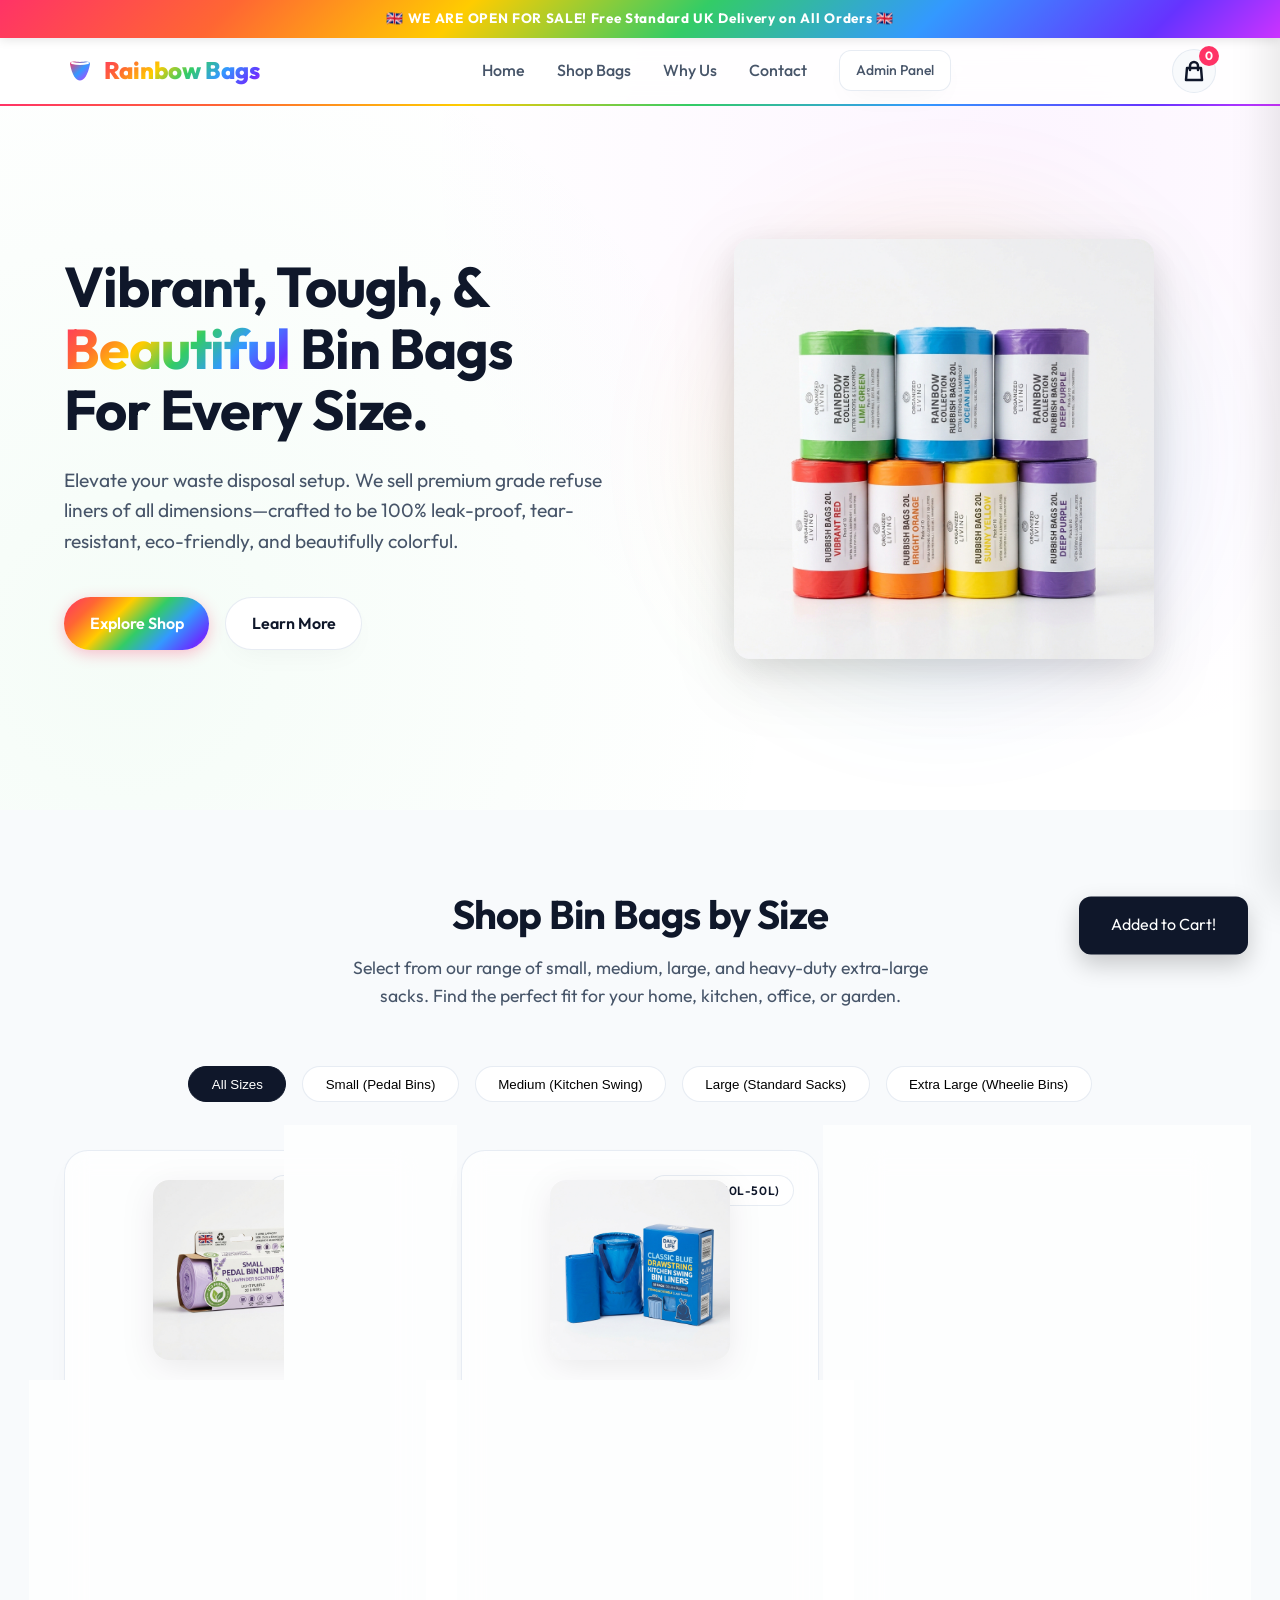
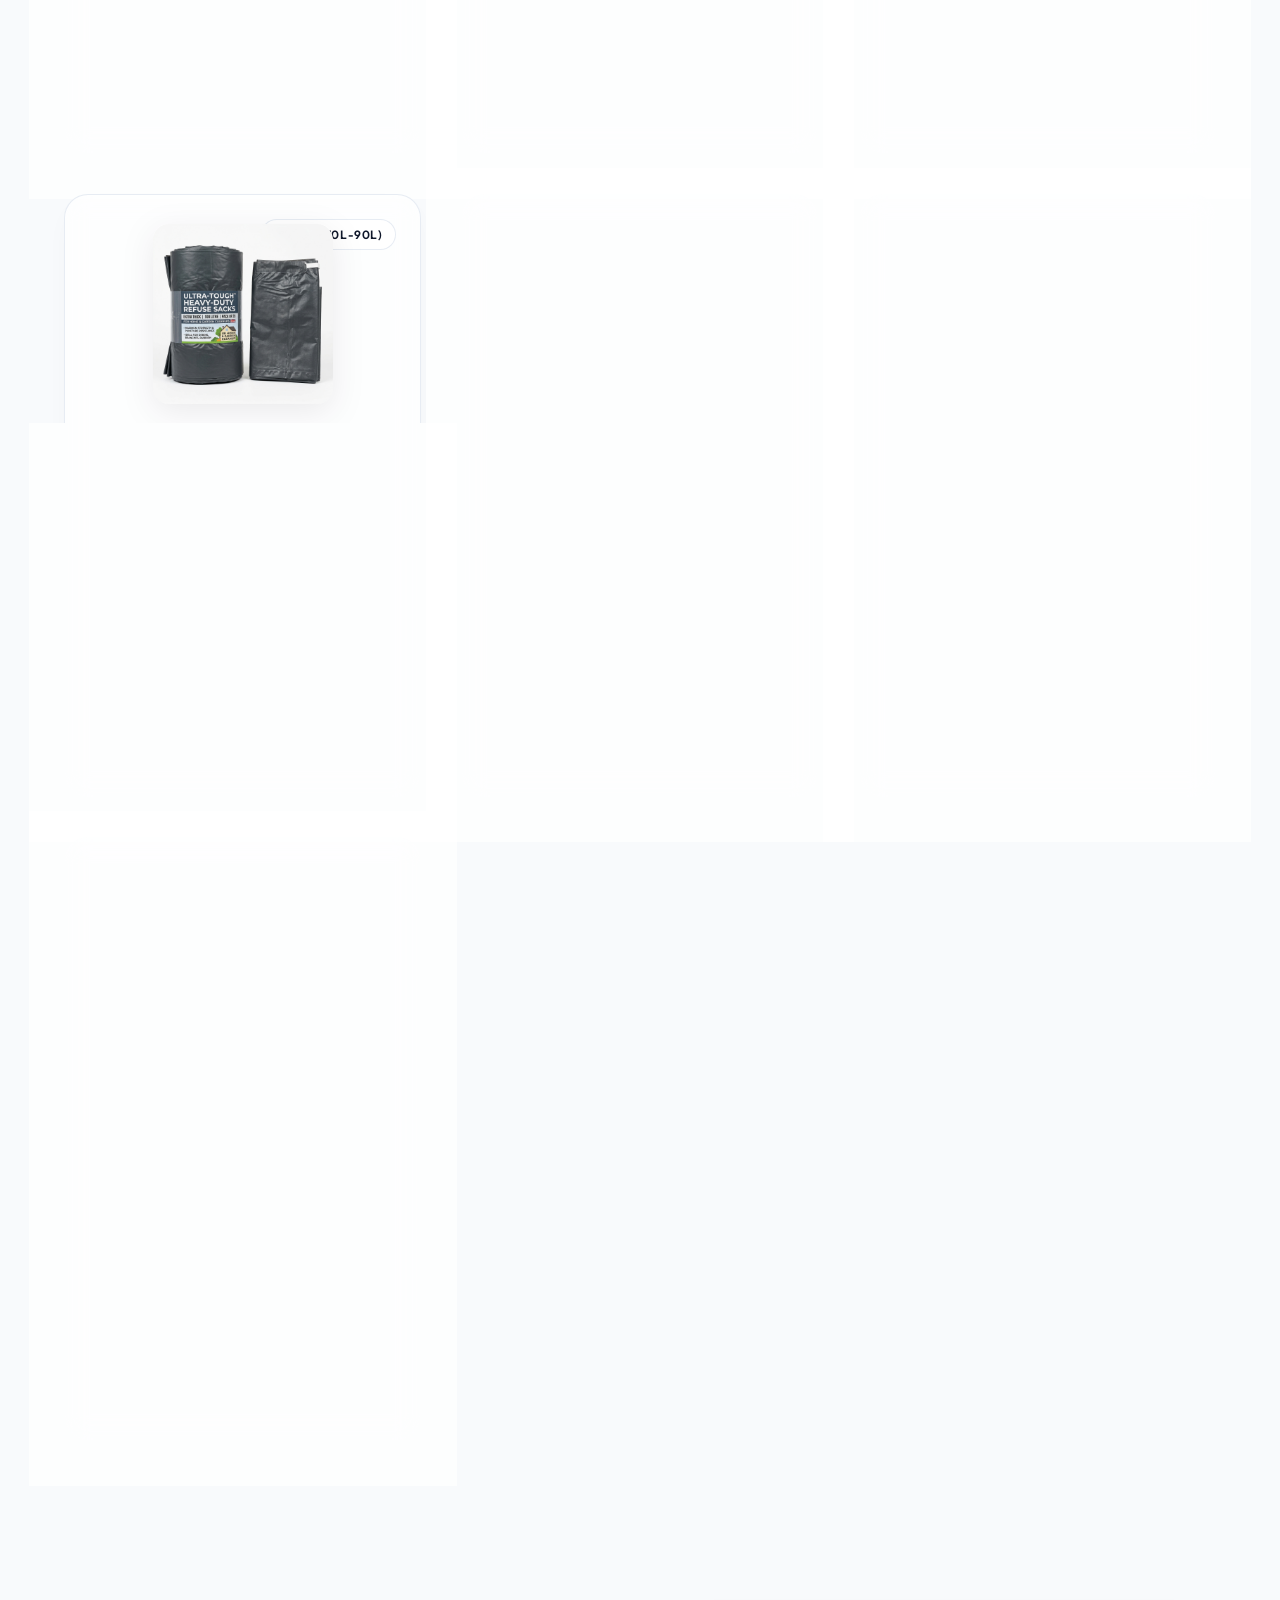
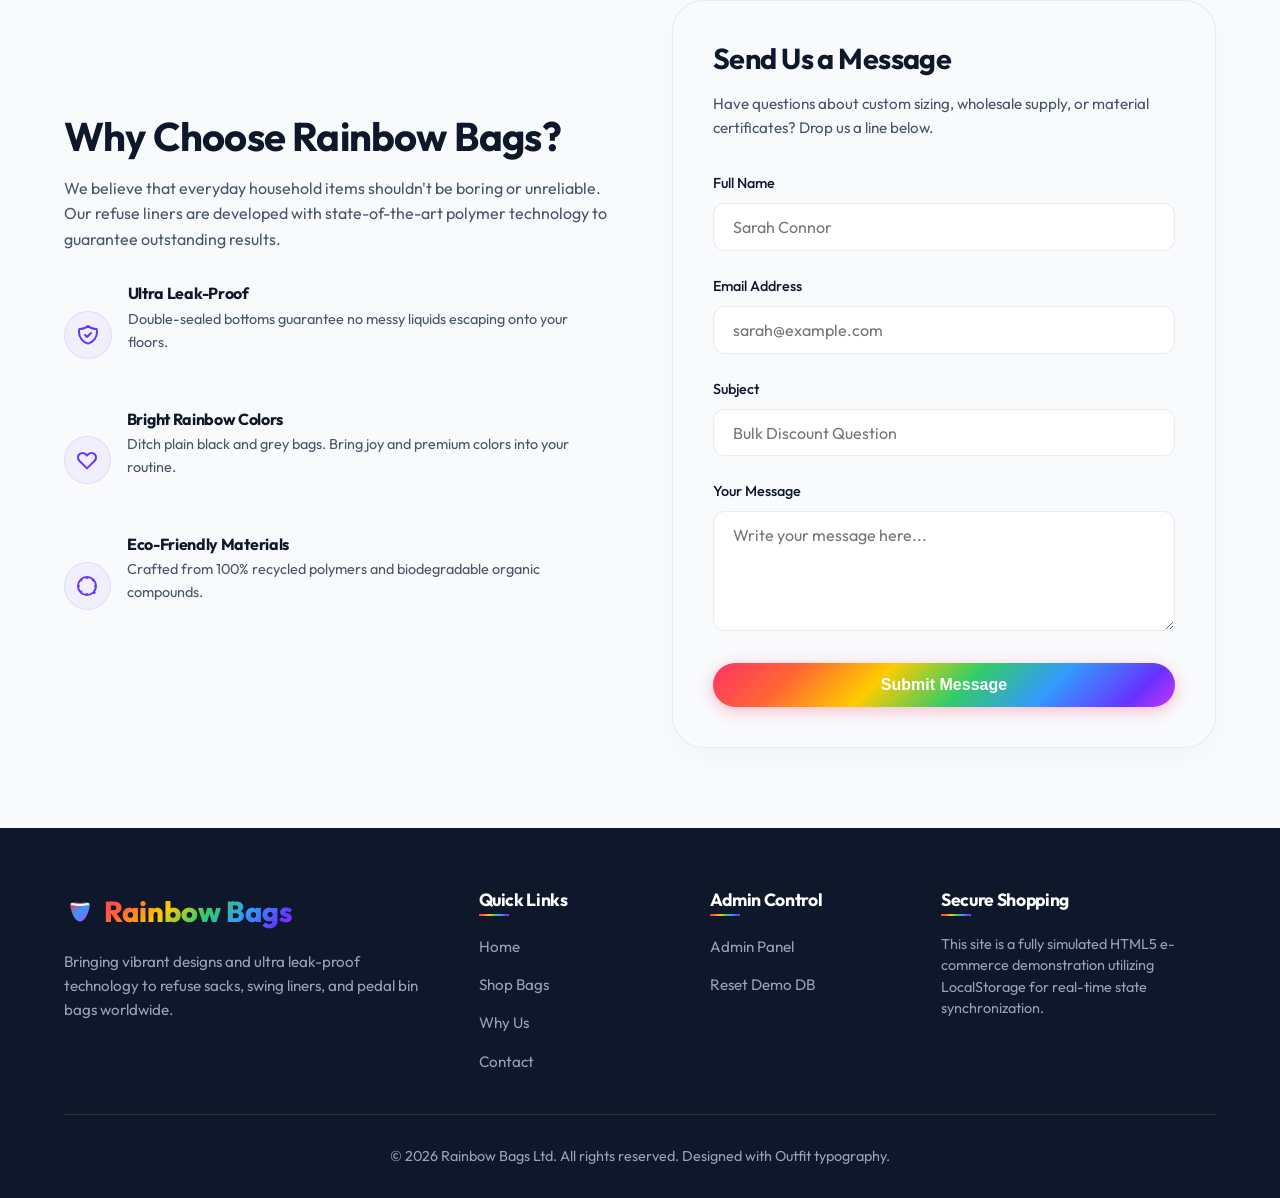
==== commit ea15a747: "Update Google site verification meta tag" ====
--- a/index.html
+++ b/index.html
@@ -2,6 +2,7 @@
 <html lang="en">
 <head>
     <meta charset="UTF-8">
+   <meta name="google-site-verification" content="pcs1PZmHJ6IZbx59U_kCZ3e3gueVSnIfgMYPqoCgcD0" />
     <meta name="viewport" content="width=device-width, initial-scale=1.0">
     <title>Rainbow Bags - Premium Bin Bags of All Sizes</title>
     <meta name="description" content="Shop eco-friendly, strong, and colorful bin bags. Find all sizes from pedal bin liners to standard kitchen swing bags and wheelie bin sacks.">
